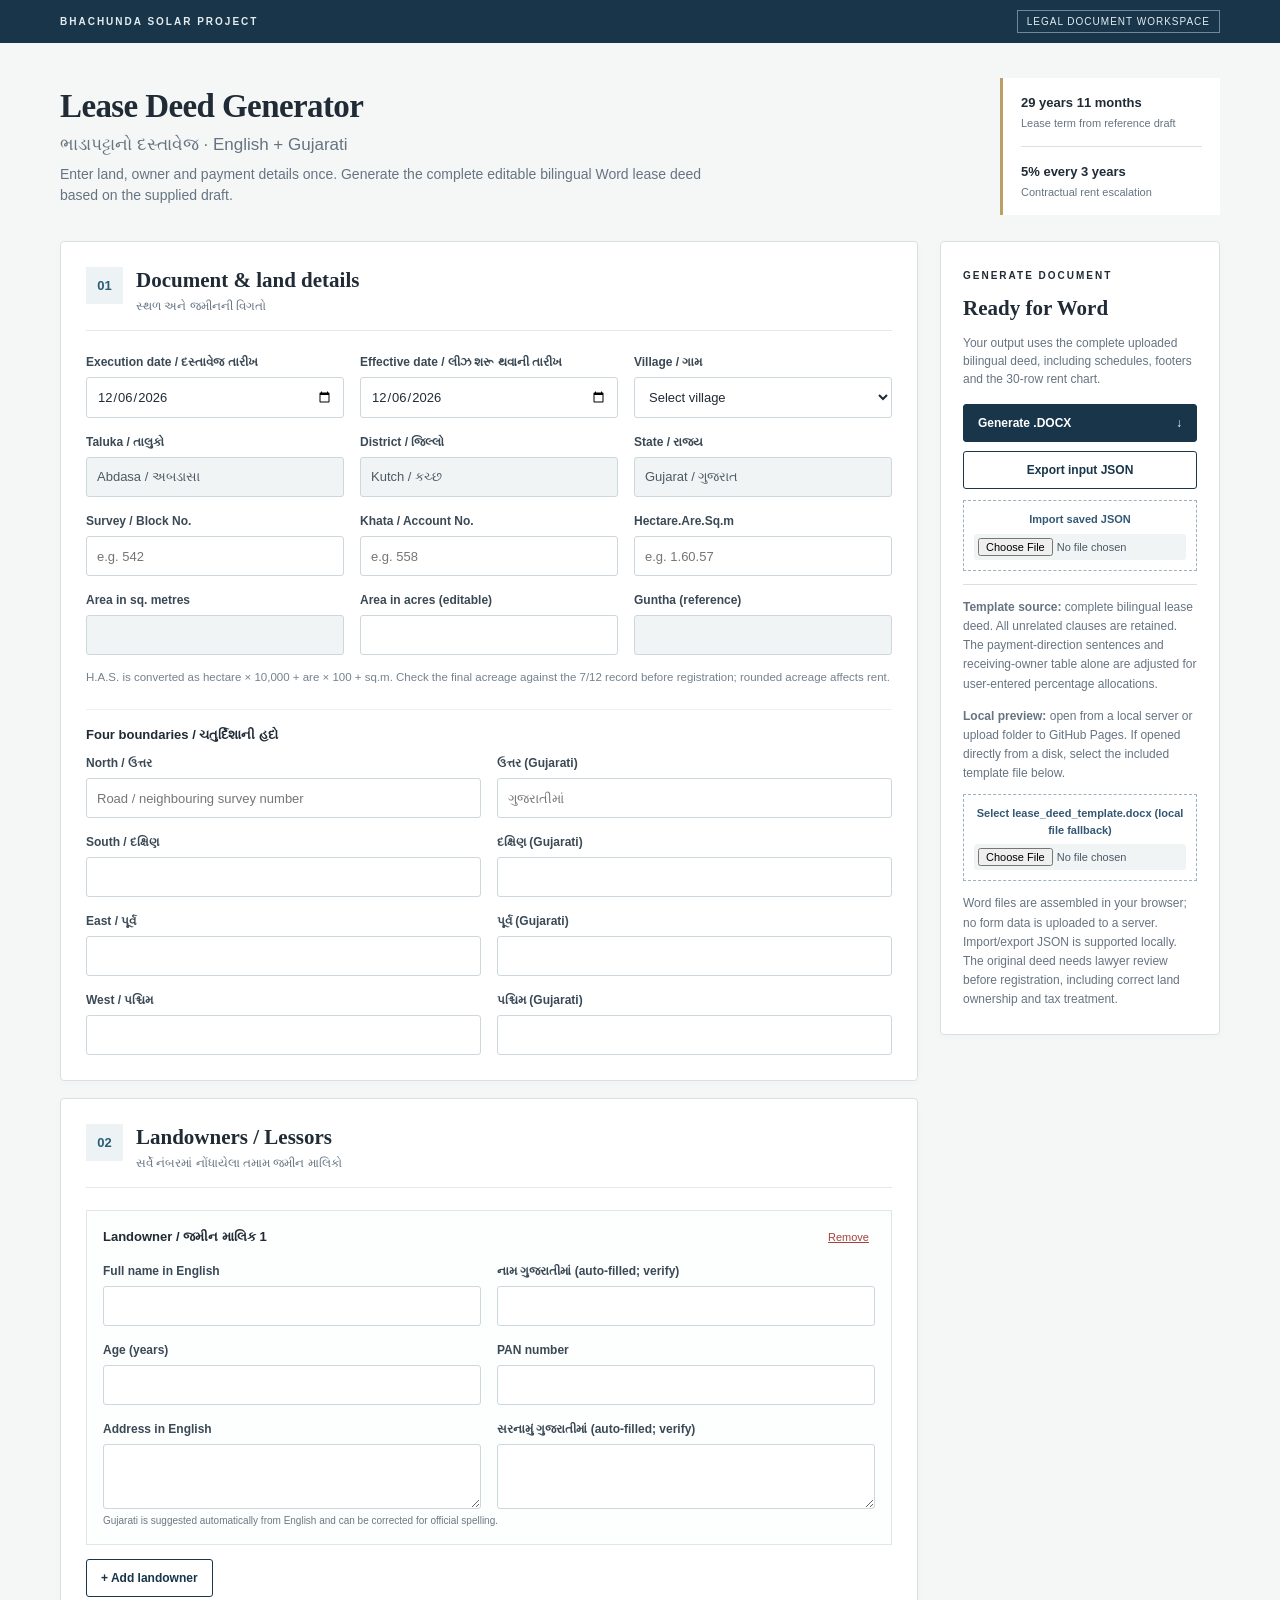
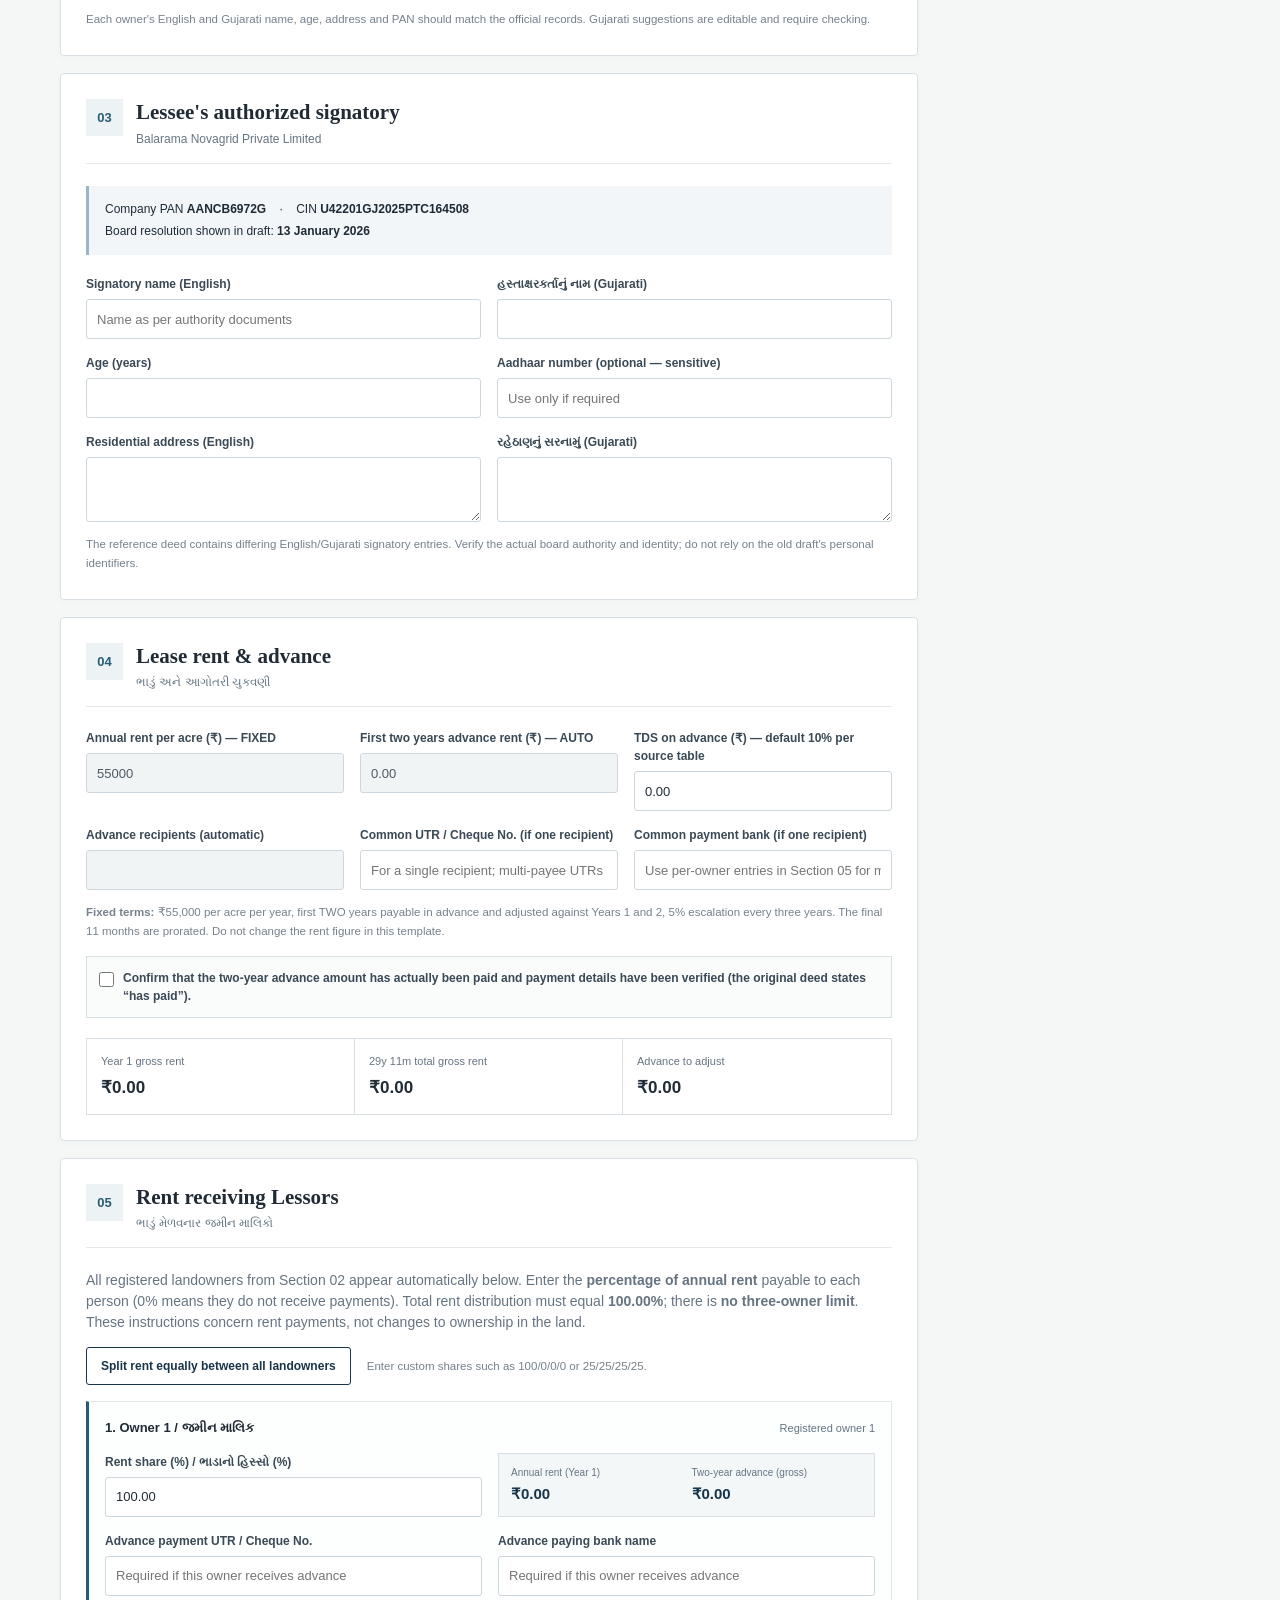
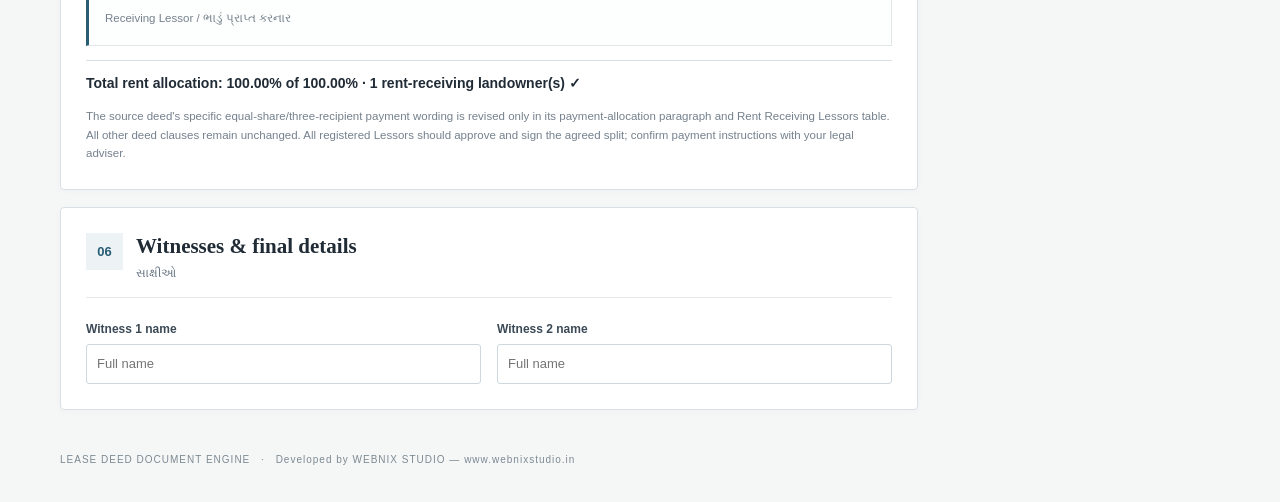
==== lease-deed/index.html @ 98cba561 "Add files via upload" ====
<!doctype html>
<html lang="en">
<head>
  <meta charset="utf-8" />
  <meta name="viewport" content="width=device-width, initial-scale=1" />
  <title>Lease Deed Generator · Bhavanipar / Bitta</title>
  <link rel="stylesheet" href="styles.css" />
</head>
<body>
  <div class="topbar"><div class="shell top-content"><span class="eyebrow">BHACHUNDA SOLAR PROJECT</span><span class="top-tag">LEGAL DOCUMENT WORKSPACE</span></div></div>
  <header class="shell hero">
    <div><h1>Lease Deed Generator</h1><p class="subtitle">ભાડાપટ્ટાનો દસ્તાવેજ · English + Gujarati</p><p class="muted">Enter land, owner and payment details once. Generate the complete editable bilingual Word lease deed based on the supplied draft.</p></div>
    <aside class="hero-stat"><b>29 years 11 months</b><span>Lease term from reference draft</span><hr/><b>5% every 3 years</b><span>Contractual rent escalation</span></aside>
  </header>
  <main class="shell layout">
    <div class="main-col">
      <form id="leaseForm" novalidate>
      <section class="panel" id="section-property"><div class="panel-head"><span class="step">01</span><div><h2>Document &amp; land details</h2><p>સ્થળ અને જમીનની વિગતો</p></div></div>
      <div class="fields grid3">
        <label>Execution date / દસ્તાવેજ તારીખ <input id="executionDate" type="date" required /></label>
        <label>Effective date / લીઝ શરૂ થવાની તારીખ <input id="effectiveDate" type="date" required /></label>
        <label>Village / ગામ<select id="village" required><option value="">Select village</option><option value="Bhavanipar">Bhavanipar — ભવાનીપર</option><option value="Bitta">Bitta — બિટ્ટા</option></select></label>
        <label>Taluka / તાલુકો<input value="Abdasa / અબડાસા" disabled /></label>
        <label>District / જિલ્લો<input value="Kutch / કચ્છ" disabled /></label>
        <label>State / રાજ્ય<input value="Gujarat / ગુજરાત" disabled /></label>
        <label>Survey / Block No. <input id="survey" required placeholder="e.g. 542" /></label>
        <label>Khata / Account No. <input id="khata" required placeholder="e.g. 558" /></label>
        <label>Hectare.Are.Sq.m <input id="has" required placeholder="e.g. 1.60.57" inputmode="decimal" /></label>
        <label>Area in sq. metres<input id="sqm" readonly /></label>
        <label>Area in acres (editable)<input id="acre" inputmode="decimal" required /></label>
        <label>Guntha (reference)<input id="guntha" readonly /></label>
      </div><p class="hint">H.A.S. is converted as hectare × 10,000 + are × 100 + sq.m. Check the final acreage against the 7/12 record before registration; rounded acreage affects rent.</p>
      <h3>Four boundaries / ચતુર્દિશાની હદો</h3>
      <div class="fields grid2" id="boundaries">
        <label>North / ઉત્તર<input id="northEn" placeholder="Road / neighbouring survey number" /></label><label>ઉત્તર (Gujarati)<input id="northGu" placeholder="ગુજરાતીમાં" /></label>
        <label>South / દક્ષિણ<input id="southEn" /></label><label>દક્ષિણ (Gujarati)<input id="southGu" /></label>
        <label>East / પૂર્વ<input id="eastEn" /></label><label>પૂર્વ (Gujarati)<input id="eastGu" /></label>
        <label>West / પશ્ચિમ<input id="westEn" /></label><label>પશ્ચિમ (Gujarati)<input id="westGu" /></label>
      </div></section>
      <section class="panel"><div class="panel-head"><span class="step">02</span><div><h2>Landowners / Lessors</h2><p>સર્વે નંબરમાં નોંધાયેલા તમામ જમીન માલિકો</p></div></div><div id="owners" class="blocks"></div><button type="button" class="secondary" id="addOwner">+ Add landowner</button><p class="hint">Each owner's English and Gujarati name, age, address and PAN should match the official records. Gujarati suggestions are editable and require checking.</p></section>
      <section class="panel"><div class="panel-head"><span class="step">03</span><div><h2>Lessee's authorized signatory</h2><p>Balarama Novagrid Private Limited</p></div></div><div class="company">Company PAN <strong>AANCB6972G</strong> <span>·</span> CIN <strong>U42201GJ2025PTC164508</strong><br/>Board resolution shown in draft: <strong>13 January 2026</strong></div>
      <div class="fields grid2"><label>Signatory name (English)<input id="signEn" required placeholder="Name as per authority documents" /></label><label>હસ્તાક્ષરકર્તાનું નામ (Gujarati)<input id="signGu" required /></label><label>Age (years)<input id="signAge" type="number" min="18" max="120" required /></label><label>Aadhaar number (optional — sensitive)<input id="signAadhaar" maxlength="12" inputmode="numeric" placeholder="Use only if required" /></label><label>Residential address (English)<textarea id="signAddressEn" rows="2" required></textarea></label><label>રહેઠાણનું સરનામું (Gujarati)<textarea id="signAddressGu" rows="2" required></textarea></label></div>
      <p class="hint">The reference deed contains differing English/Gujarati signatory entries. Verify the actual board authority and identity; do not rely on the old draft's personal identifiers.</p>
      </section>
      <section class="panel"><div class="panel-head"><span class="step">04</span><div><h2>Lease rent &amp; advance</h2><p>ભાડું અને આગોતરી ચુકવણી</p></div></div>
      <div class="fields grid3"><label>Annual rent per acre (₹) — FIXED<input id="rent" type="number" value="55000" readonly /></label><label>First two years advance rent (₹) — AUTO<input id="advance" type="number" readonly value="0" /></label><label>TDS on advance (₹) — default 10% per source table<input id="advanceTds" type="number" step="0.01" min="0" value="0" /></label><label>Advance recipients (automatic)<input id="advancePayee" readonly /></label><label>Common UTR / Cheque No. (if one recipient)<input id="advanceUtr" placeholder="For a single recipient; multi-payee UTRs go in Section 05" /></label><label>Common payment bank (if one recipient)<input id="advanceBank" placeholder="Use per-owner entries in Section 05 for multiple payments" /></label></div><p class="hint"><b>Fixed terms:</b> ₹55,000 per acre per year, first TWO years payable in advance and adjusted against Years 1 and 2, 5% escalation every three years. The final 11 months are prorated. Do not change the rent figure in this template.</p><label class="ack"><input type="checkbox" id="advanceVerified"/> Confirm that the two-year advance amount has actually been paid and payment details have been verified (the original deed states “has paid”).</label>
      <div class="preview-stats"><div><small>Year 1 gross rent</small><strong id="year1Val">—</strong></div><div><small>29y 11m total gross rent</small><strong id="grossVal">—</strong></div><div><small>Advance to adjust</small><strong id="advanceVal">—</strong></div></div>
      </section>
      <section class="panel"><div class="panel-head"><span class="step">05</span><div><h2>Rent receiving Lessors</h2><p>ભાડું મેળવનાર જમીન માલિકો</p></div></div>
      <p class="muted">All registered landowners from Section 02 appear automatically below. Enter the <b>percentage of annual rent</b> payable to each person (0% means they do not receive payments). Total rent distribution must equal <b>100.00%</b>; there is <b>no three-owner limit</b>. These instructions concern rent payments, not changes to ownership in the land.</p>
      <div class="allocation-toolbar"><button type="button" class="secondary" id="splitEqually">Split rent equally between all landowners</button><span class="hint">Enter custom shares such as 100/0/0/0 or 25/25/25/25.</span></div>
      <div id="recipients" class="blocks"></div><div class="share-total" id="shareTotal" role="status" aria-live="polite">Total allocation: 100.00%</div>
      <p class="hint">The source deed's specific equal-share/three-recipient payment wording is revised only in its payment-allocation paragraph and Rent Receiving Lessors table. All other deed clauses remain unchanged. All registered Lessors should approve and sign the agreed split; confirm payment instructions with your legal adviser.</p>
      </section>
      <section class="panel"><div class="panel-head"><span class="step">06</span><div><h2>Witnesses &amp; final details</h2><p>સાક્ષીઓ</p></div></div><div class="fields grid2"><label>Witness 1 name<input id="witness1" placeholder="Full name" /></label><label>Witness 2 name<input id="witness2" placeholder="Full name" /></label></div></section>
      </form>
    </div>
    <aside class="sidebar"><div class="sidepanel"><span class="eyebrow">GENERATE DOCUMENT</span><h2>Ready for Word</h2><p>Your output uses the complete uploaded bilingual deed, including schedules, footers and the 30-row rent chart.</p>
      <button type="button" class="primary" id="generate">Generate .DOCX <span>↓</span></button>
      <button type="button" class="secondary full" id="exportJson">Export input JSON</button>
      <label class="upload">Import saved JSON<input type="file" id="importJson" accept=".json,application/json" /></label>
      <div id="message" aria-live="polite" class="message" role="status"></div>
      <hr/><p class="hint"><strong>Template source:</strong> complete bilingual lease deed. All unrelated clauses are retained. The payment-direction sentences and receiving-owner table alone are adjusted for user-entered percentage allocations.</p>
      <p class="hint"><strong>Local preview:</strong> open from a local server or upload folder to GitHub Pages. If opened directly from a disk, select the included template file below.</p>
      <label class="upload">Select lease_deed_template.docx (local file fallback)<input type="file" id="templateFile" accept=".docx" /></label>
      <p class="tiny">Word files are assembled in your browser; no form data is uploaded to a server. Import/export JSON is supported locally. The original deed needs lawyer review before registration, including correct land ownership and tax treatment.</p>
      </div></aside>
  </main>
  <footer class="shell footer">LEASE DEED DOCUMENT ENGINE <span>·</span> Developed by WEBNIX STUDIO — www.webnixstudio.in</footer>
  <script src="jszip.min.js"></script><script src="app.js"></script>
</body></html>
---- lease-deed/styles.css ----
:root{--ink:#202b36;--muted:#667482;--navy:#18354a;--border:#d9e0e5;--paper:#fff;--wash:#f5f7f7;--accent:#295d76;--success:#29624b;--error:#ac3630}
*{box-sizing:border-box}html{scroll-behavior:smooth}body{margin:0;color:var(--ink);background:var(--wash);font:14px/1.5 -apple-system,BlinkMacSystemFont,"Segoe UI","Nirmala UI",Arial,sans-serif}.shell{width:min(1160px,calc(100% - 36px));margin:auto}.topbar{background:var(--navy);color:#e3ecf0}.top-content{display:flex;align-items:center;justify-content:space-between;padding:10px 0}.eyebrow{font-size:10px;letter-spacing:2px;font-weight:800}.top-tag{border:1px solid #6e8998;padding:3px 9px;font-size:10px;letter-spacing:1px}.hero{display:flex;align-items:center;justify-content:space-between;gap:30px;padding:35px 0 26px}.hero h1{font:600 33px/1.2 Georgia,serif;letter-spacing:-.6px;margin:0 0 5px}.subtitle{font-size:17px;color:var(--accent);margin:0 0 7px}.muted,.panel-head p,.hero p,.sidepanel p{color:var(--muted)}.hero .muted{max-width:660px;margin:0}.hero-stat{min-width:220px;padding:15px 18px;border-left:3px solid #bc9e67;background:#fff;display:grid;gap:2px}.hero-stat b{font-size:13px}.hero-stat span{font-size:11px;color:var(--muted)}hr{border:0;border-top:1px solid var(--border);margin:13px 0}.layout{display:grid;grid-template-columns:minmax(0,1fr) 280px;gap:22px;align-items:start}.main-col{min-width:0}.panel,.sidepanel{background:var(--paper);border:1px solid var(--border);border-radius:4px;box-shadow:0 2px 7px #1a344006}.panel{margin:0 0 17px;padding:25px}.panel-head{display:flex;align-items:start;gap:13px;margin-bottom:22px;border-bottom:1px solid #e6e9eb;padding-bottom:15px}.step{display:grid;place-items:center;width:37px;height:37px;flex-shrink:0;background:#edf3f5;color:var(--accent);font-size:13px;font-weight:800}.panel-head h2,.sidepanel h2{font:600 21px/1.3 Georgia,serif;margin:0}.panel-head p{margin:3px 0 0;font-size:12px}.fields{display:grid;gap:15px 16px}.grid3{grid-template-columns:repeat(3,minmax(0,1fr))}.grid2{grid-template-columns:repeat(2,minmax(0,1fr))}label{display:block;font-size:12px;font-weight:650;color:#3a4955}input,select,textarea{display:block;width:100%;border:1px solid #cdd7de;background:#fff;border-radius:3px;color:var(--ink);font:13px "Segoe UI","Nirmala UI",sans-serif;margin-top:6px;padding:11px 10px;min-height:40px}input:focus,select:focus,textarea:focus{outline:2px solid #bfd6e3;outline-offset:0;border-color:var(--accent)}input:disabled,input:read-only{background:#f1f4f5;color:#4c5a65}textarea{resize:vertical;min-height:65px}.hint,.tiny{color:#75818d;font-size:11.5px;line-height:1.6;margin:13px 0 2px}h3{font-size:13px;margin:22px 0 10px;border-top:1px solid #eef0f2;padding-top:15px}.blocks{display:grid;gap:14px;margin-bottom:14px}.inner-block{border:1px solid #e1e6e9;padding:16px;background:#fdfefe}.block-head{display:flex;justify-content:space-between;align-items:center;margin-bottom:15px}.block-head strong{font-size:13px}.tiny-button{border:0;background:transparent;text-decoration:underline;color:#a4443b;font-size:11px;cursor:pointer}.company{border-left:3px solid #9cb6c7;background:#f2f6f8;padding:12px 16px;margin-bottom:20px;font-size:12px;line-height:1.9}.company span{padding:0 10px}.preview-stats{display:grid;grid-template-columns:repeat(3,1fr);border:1px solid var(--border);margin-top:20px}.preview-stats div{padding:14px;border-right:1px solid var(--border)}.preview-stats div:last-child{border-right:0}.preview-stats small{display:block;font-size:11px;color:var(--muted);margin-bottom:5px}.preview-stats strong{font-size:17px}.share-total{margin:13px 0;font-weight:750;border-top:1px solid var(--border);padding-top:12px}.share-total.invalid{color:var(--error)}.top-space{margin-top:20px}.sidebar{position:sticky;top:15px}.sidepanel{padding:22px}.sidepanel h2{margin:10px 0}.sidepanel p{font-size:12px}.primary,.secondary{border:1px solid var(--navy);border-radius:3px;padding:11px 14px;font-weight:700;cursor:pointer;font-size:12px}.primary{background:var(--navy);color:#fff;width:100%;display:flex;justify-content:space-between;align-items:center;margin:16px 0 9px}.primary:hover{background:#294e66}.primary:disabled{opacity:.6;cursor:wait}.secondary{background:#fff;color:var(--navy)}.secondary:hover{background:#f2f7fa}.secondary.full{width:100%}.upload{display:block;text-align:center;border:1px dashed #9eb1be;margin:11px 0;padding:10px;cursor:pointer;color:#335875;font-size:11px}.upload input{padding:4px;min-height:0;font-size:11px;border:0}.message{white-space:pre-line;font-size:12px;line-height:1.6}.message.error{color:var(--error)}.message.success{color:var(--success)}.footer{padding:25px 0 35px;color:#7d8992;font-size:10px;letter-spacing:1px}.footer span{padding:0 7px}@media(max-width:970px){.grid3{grid-template-columns:repeat(2,1fr)}.layout{grid-template-columns:minmax(0,1fr) 260px}}@media(max-width:720px){.layout{display:block}.sidebar{position:static;margin:15px 0 25px}.hero{display:block;padding:25px 0}.hero-stat{margin-top:18px;min-width:unset}.grid3,.grid2{grid-template-columns:1fr}.panel{padding:18px}.hero h1{font-size:28px}.preview-stats{grid-template-columns:1fr}.preview-stats div{border-right:0;border-bottom:1px solid var(--border)}}

.ack{display:flex;gap:9px;align-items:flex-start;border:1px solid #d7e0e5;background:#fafbfb;padding:12px;margin:16px 0}.ack input{width:15px;min-height:15px;height:15px;flex:0 0 auto;margin:3px 0}.invalid-input{border-color:#c34444!important}.translit-note{font-size:10px;color:#6c7883;margin-top:4px}.preview-table{width:100%;border-collapse:collapse;margin:14px 0;font-size:11px}.preview-table th,.preview-table td{padding:8px;border:1px solid #e5e8eb;text-align:right}.preview-table th:first-child,.preview-table td:first-child{text-align:left}.pill{border-radius:30px;padding:3px 9px;background:#e9f0f4;font-size:10px;display:inline-block}
/* Version 2 — linked lessor allocation ledger */
.allocation-toolbar{display:flex;align-items:center;flex-wrap:wrap;gap:10px 16px;margin:12px 0 16px}
.allocation-toolbar .hint{margin:0}
.share-row{border-left:3px solid var(--accent)}
.share-row .shareOrdinal{font-size:11px;color:var(--muted)}
.share-row .block-head{gap:15px}
.share-row .shareOwnerName{overflow-wrap:anywhere}
.share-amounts{display:grid;grid-template-columns:1fr 1fr;gap:10px;align-items:center;background:#f4f7f8;border:1px solid var(--border);padding:8px 12px}
.share-amounts small{display:block;font-size:10px;color:var(--muted);margin-bottom:3px}
.share-amounts strong{font-size:15px;color:var(--navy)}
.share-total.allocation-error{color:var(--error)}
@media(max-width:520px){.share-amounts{grid-template-columns:1fr}}
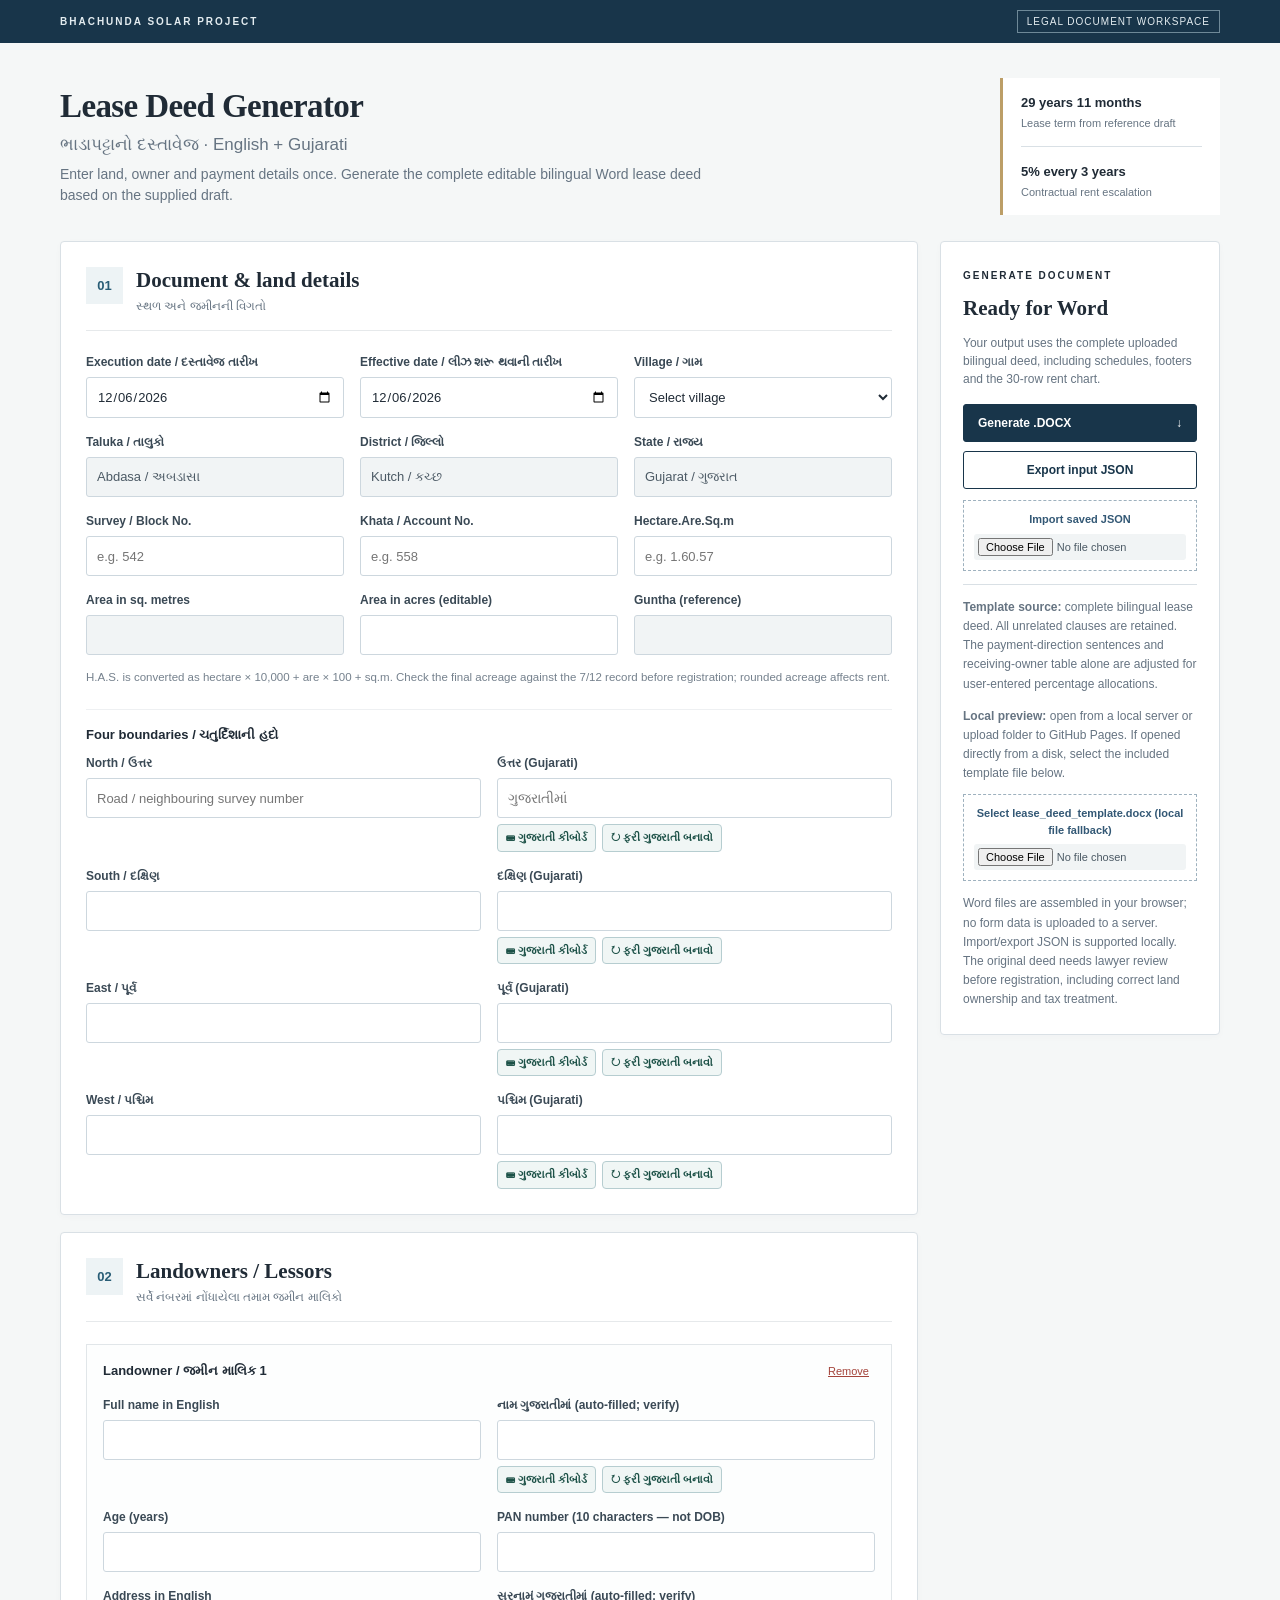
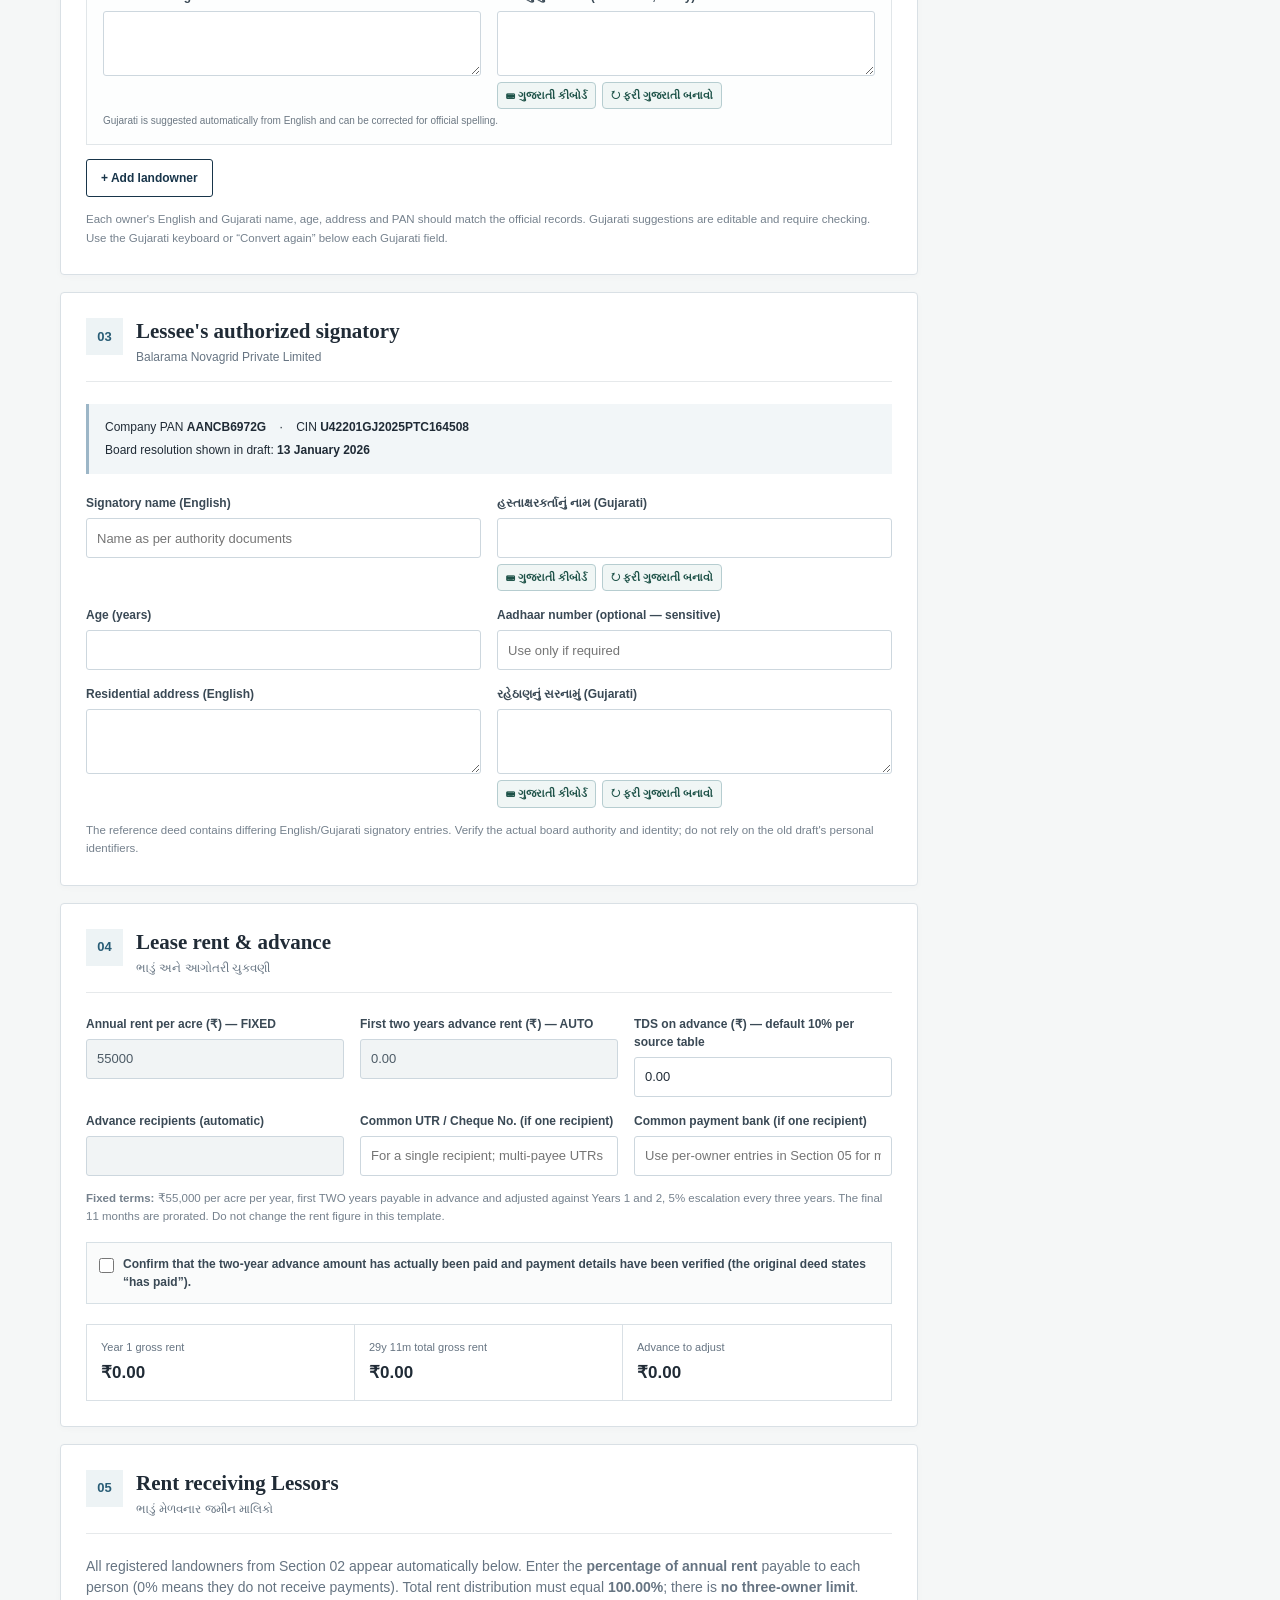
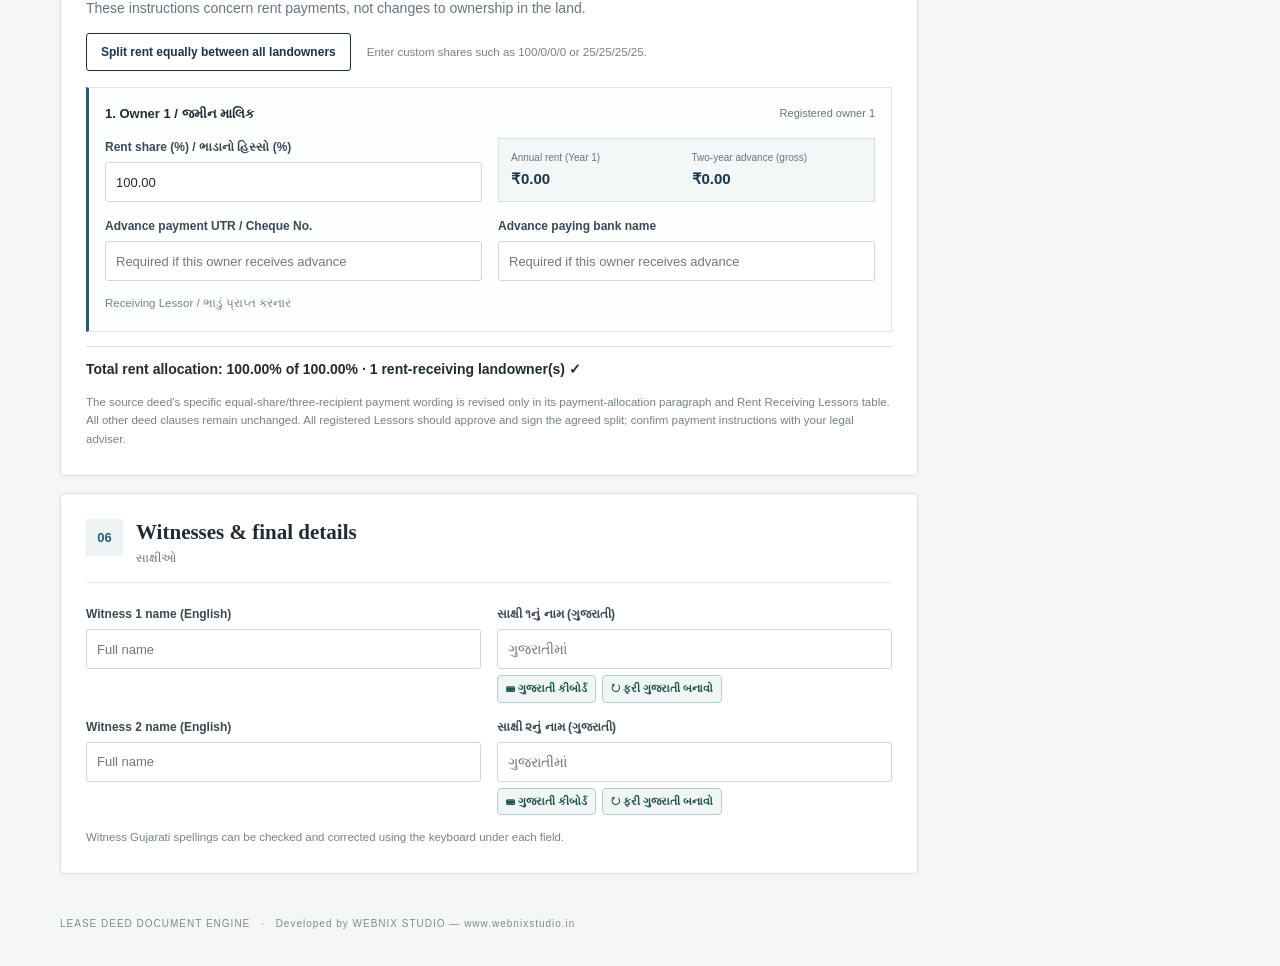
==== commit 7918ab51: "Add files via upload" ====
--- a/lease-deed/index.html
+++ b/lease-deed/index.html
@@ -37,7 +37,7 @@
         <label>East / પૂર્વ<input id="eastEn" /></label><label>પૂર્વ (Gujarati)<input id="eastGu" /></label>
         <label>West / પશ્ચિમ<input id="westEn" /></label><label>પશ્ચિમ (Gujarati)<input id="westGu" /></label>
       </div></section>
-      <section class="panel"><div class="panel-head"><span class="step">02</span><div><h2>Landowners / Lessors</h2><p>સર્વે નંબરમાં નોંધાયેલા તમામ જમીન માલિકો</p></div></div><div id="owners" class="blocks"></div><button type="button" class="secondary" id="addOwner">+ Add landowner</button><p class="hint">Each owner's English and Gujarati name, age, address and PAN should match the official records. Gujarati suggestions are editable and require checking.</p></section>
+      <section class="panel"><div class="panel-head"><span class="step">02</span><div><h2>Landowners / Lessors</h2><p>સર્વે નંબરમાં નોંધાયેલા તમામ જમીન માલિકો</p></div></div><div id="owners" class="blocks"></div><button type="button" class="secondary" id="addOwner">+ Add landowner</button><p class="hint">Each owner's English and Gujarati name, age, address and PAN should match the official records. Gujarati suggestions are editable and require checking. Use the Gujarati keyboard or “Convert again” below each Gujarati field.</p></section>
       <section class="panel"><div class="panel-head"><span class="step">03</span><div><h2>Lessee's authorized signatory</h2><p>Balarama Novagrid Private Limited</p></div></div><div class="company">Company PAN <strong>AANCB6972G</strong> <span>·</span> CIN <strong>U42201GJ2025PTC164508</strong><br/>Board resolution shown in draft: <strong>13 January 2026</strong></div>
       <div class="fields grid2"><label>Signatory name (English)<input id="signEn" required placeholder="Name as per authority documents" /></label><label>હસ્તાક્ષરકર્તાનું નામ (Gujarati)<input id="signGu" required /></label><label>Age (years)<input id="signAge" type="number" min="18" max="120" required /></label><label>Aadhaar number (optional — sensitive)<input id="signAadhaar" maxlength="12" inputmode="numeric" placeholder="Use only if required" /></label><label>Residential address (English)<textarea id="signAddressEn" rows="2" required></textarea></label><label>રહેઠાણનું સરનામું (Gujarati)<textarea id="signAddressGu" rows="2" required></textarea></label></div>
       <p class="hint">The reference deed contains differing English/Gujarati signatory entries. Verify the actual board authority and identity; do not rely on the old draft's personal identifiers.</p>
@@ -52,7 +52,7 @@
       <div id="recipients" class="blocks"></div><div class="share-total" id="shareTotal" role="status" aria-live="polite">Total allocation: 100.00%</div>
       <p class="hint">The source deed's specific equal-share/three-recipient payment wording is revised only in its payment-allocation paragraph and Rent Receiving Lessors table. All other deed clauses remain unchanged. All registered Lessors should approve and sign the agreed split; confirm payment instructions with your legal adviser.</p>
       </section>
-      <section class="panel"><div class="panel-head"><span class="step">06</span><div><h2>Witnesses &amp; final details</h2><p>સાક્ષીઓ</p></div></div><div class="fields grid2"><label>Witness 1 name<input id="witness1" placeholder="Full name" /></label><label>Witness 2 name<input id="witness2" placeholder="Full name" /></label></div></section>
+      <section class="panel"><div class="panel-head"><span class="step">06</span><div><h2>Witnesses &amp; final details</h2><p>સાક્ષીઓ</p></div></div><div class="fields grid2"><label>Witness 1 name (English)<input id="witness1" placeholder="Full name" /></label><label>સાક્ષી ૧નું નામ (ગુજરાતી)<input id="witness1Gu" placeholder="ગુજરાતીમાં" /></label><label>Witness 2 name (English)<input id="witness2" placeholder="Full name" /></label><label>સાક્ષી ૨નું નામ (ગુજરાતી)<input id="witness2Gu" placeholder="ગુજરાતીમાં" /></label></div><p class="hint">Witness Gujarati spellings can be checked and corrected using the keyboard under each field.</p></section>
       </form>
     </div>
     <aside class="sidebar"><div class="sidepanel"><span class="eyebrow">GENERATE DOCUMENT</span><h2>Ready for Word</h2><p>Your output uses the complete uploaded bilingual deed, including schedules, footers and the 30-row rent chart.</p>
--- a/lease-deed/styles.css
+++ b/lease-deed/styles.css
@@ -14,3 +14,17 @@
 .share-amounts strong{font-size:15px;color:var(--navy)}
 .share-total.allocation-error{color:var(--error)}
 @media(max-width:520px){.share-amounts{grid-template-columns:1fr}}
+
+/* V3 — Gujarati editing keyboard / proofreading */
+.gu-tools{display:flex;gap:6px;flex-wrap:wrap;margin:6px 0 0;font-weight:400}
+.gu-tool-btn{border:1px solid #b6cdd0;background:#f0f6f5;color:#1c5147;border-radius:4px;padding:5px 8px;font:600 11px/1.4 "Nirmala UI","Segoe UI",sans-serif;cursor:pointer}
+.gu-tool-btn:hover,.gu-tool-btn:focus-visible{background:#d9eee4;border-color:#429578}
+.gu-keyboard{background:#f6f9fb;border:1px solid #cbdfe0;border-radius:6px;padding:9px;margin-top:6px;box-shadow:0 5px 15px #1c425510;max-width:100%}
+.gu-keyboard[hidden]{display:none}
+.gu-key-row{display:flex;flex-wrap:wrap;gap:4px;margin-bottom:5px}
+.gu-key-row:last-child{margin-bottom:0}
+.gu-key{min-width:29px;min-height:30px;flex:1 1 30px;padding:5px 6px;border:1px solid #bdd1d9;background:white;border-radius:4px;color:#1d3e52;font:15px/1.2 "Nirmala UI","Shruti",sans-serif;cursor:pointer}
+.gu-key:hover,.gu-key:focus-visible{background:#e0f2e7;border-color:#44916a}
+.gu-special{font:600 12px/1.2 "Segoe UI",sans-serif;flex:1 1 50px}
+input[lang="gu"],textarea[lang="gu"]{font-family:"Nirmala UI","Shruti",sans-serif;font-size:14px}
+@media(max-width:720px){.gu-key{flex:1 1 30px}.gu-tool-btn{font-size:10px}}
